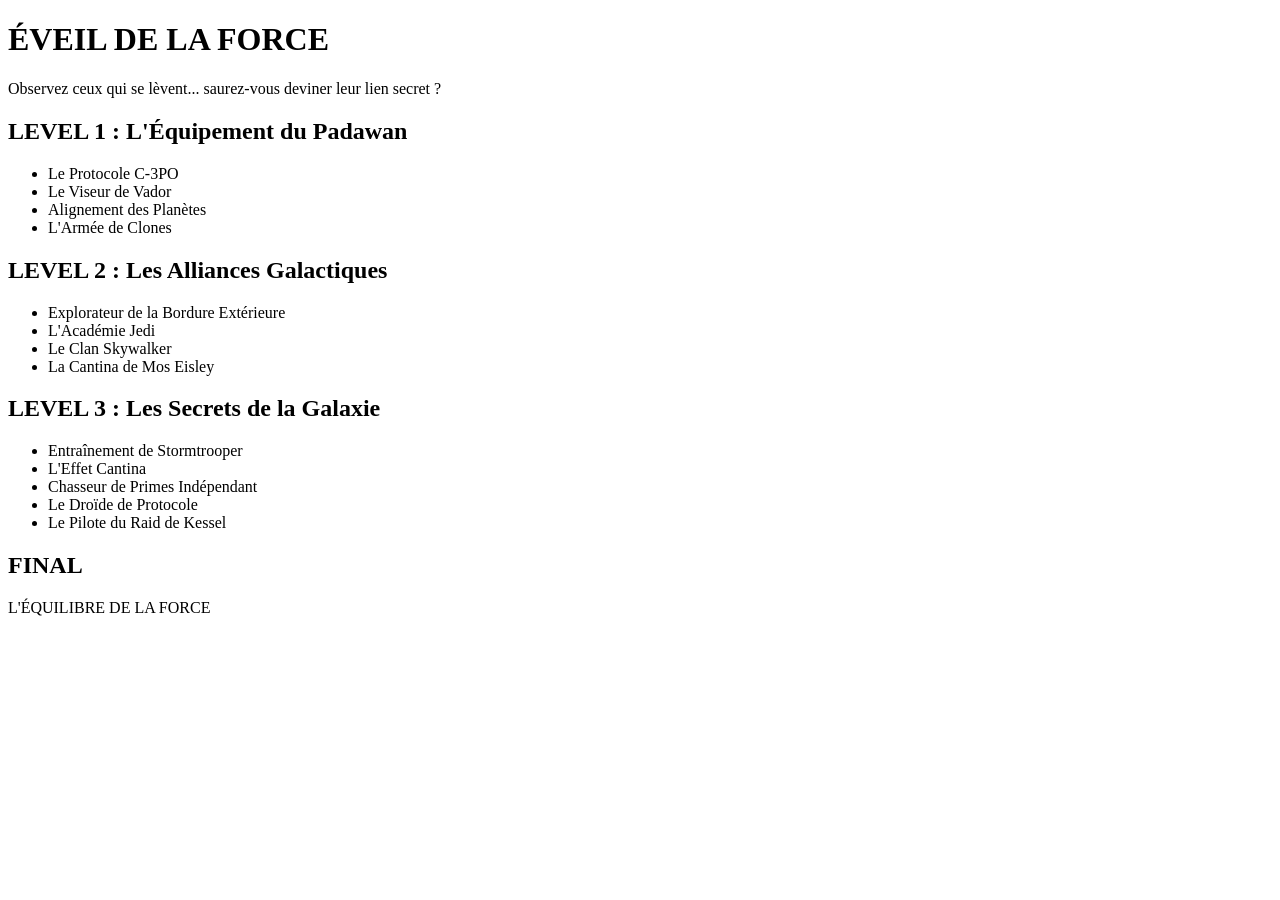
==== index.html @ e1990fa4 "Add initial HTML structure for the game" ====
<!DOCTYPE html>
<html lang="fr">
<head>
    <meta charset="UTF-8">
    <meta name="viewport" content="width=device-width, initial-scale=1.0">
    <title>Éveil de la Force - Le Jeu</title>
    <link rel="stylesheet" href="style.css">
</head>
<body>
    <div class="stars"></div>
    <div class="container">
        <h1>ÉVEIL DE LA FORCE</h1>
        <p class="intro">Observez ceux qui se lèvent... saurez-vous deviner leur lien secret ?</p>

        <section>
            <h2>LEVEL 1 : L'Équipement du Padawan</h2>
            <ul>
                <li>Le Protocole C-3PO</li>
                <li>Le Viseur de Vador</li>
                <li>Alignement des Planètes</li>
                <li>L'Armée de Clones</li>
            </ul>
        </section>

        <section>
            <h2>LEVEL 2 : Les Alliances Galactiques</h2>
            <ul>
                <li>Explorateur de la Bordure Extérieure</li>
                <li>L'Académie Jedi</li>
                <li>Le Clan Skywalker</li>
                <li>La Cantina de Mos Eisley</li>
            </ul>
        </section>

        <section>
            <h2>LEVEL 3 : Les Secrets de la Galaxie</h2>
            <ul>
                <li>Entraînement de Stormtrooper</li>
                <li>L'Effet Cantina</li>
                <li>Chasseur de Primes Indépendant</li>
                <li>Le Droïde de Protocole</li>
                <li>Le Pilote du Raid de Kessel</li>
            </ul>
        </section>

        <div class="final">
            <h2>FINAL</h2>
            <p>L'ÉQUILIBRE DE LA FORCE</p>
        </div>
    </div>
</body>
</html>
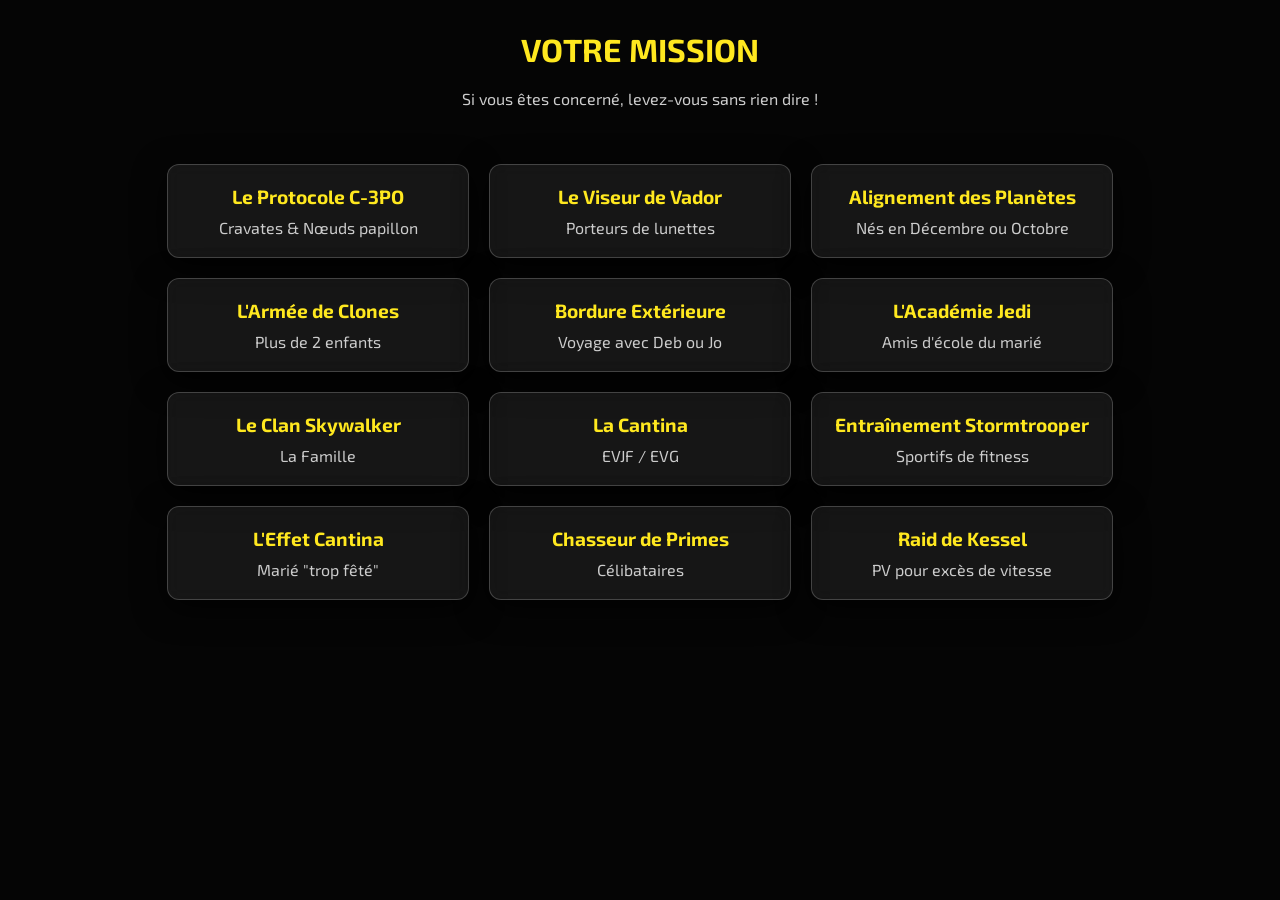
==== commit 917d6d6d: "Add files via upload" ====
--- a/index.html
+++ b/index.html
@@ -1,52 +1,80 @@
+
 <!DOCTYPE html>
 <html lang="fr">
 <head>
     <meta charset="UTF-8">
     <meta name="viewport" content="width=device-width, initial-scale=1.0">
-    <title>Éveil de la Force - Le Jeu</title>
+    <title>Invités - Éveil de la Force</title>
     <link rel="stylesheet" href="style.css">
 </head>
 <body>
-    <div class="stars"></div>
-    <div class="container">
-        <h1>ÉVEIL DE LA FORCE</h1>
-        <p class="intro">Observez ceux qui se lèvent... saurez-vous deviner leur lien secret ?</p>
+    <div class="stars-container" id="stars"></div>
+    <h1 style="text-align:center; color:#ffe81f; margin-top:30px;">VOTRE MISSION</h1>
+    <p style="text-align:center; opacity:0.8;">Si vous êtes concerné, levez-vous sans rien dire !</p>
 
-        <section>
-            <h2>LEVEL 1 : L'Équipement du Padawan</h2>
-            <ul>
-                <li>Le Protocole C-3PO</li>
-                <li>Le Viseur de Vador</li>
-                <li>Alignement des Planètes</li>
-                <li>L'Armée de Clones</li>
-            </ul>
-        </section>
-
-        <section>
-            <h2>LEVEL 2 : Les Alliances Galactiques</h2>
-            <ul>
-                <li>Explorateur de la Bordure Extérieure</li>
-                <li>L'Académie Jedi</li>
-                <li>Le Clan Skywalker</li>
-                <li>La Cantina de Mos Eisley</li>
-            </ul>
-        </section>
-
-        <section>
-            <h2>LEVEL 3 : Les Secrets de la Galaxie</h2>
-            <ul>
-                <li>Entraînement de Stormtrooper</li>
-                <li>L'Effet Cantina</li>
-                <li>Chasseur de Primes Indépendant</li>
-                <li>Le Droïde de Protocole</li>
-                <li>Le Pilote du Raid de Kessel</li>
-            </ul>
-        </section>
-
-        <div class="final">
-            <h2>FINAL</h2>
-            <p>L'ÉQUILIBRE DE LA FORCE</p>
+    <div class="floating-container">
+        <!-- Data based on user pdf -->
+        <div class="floating-item" style="animation-delay: 0s;">
+            <h3>Le Protocole C-3PO</h3>
+            <p>Cravates & Nœuds papillon</p>
+        </div>
+        <div class="floating-item" style="animation-delay: 1s;">
+            <h3>Le Viseur de Vador</h3>
+            <p>Porteurs de lunettes</p>
+        </div>
+        <div class="floating-item" style="animation-delay: 2s;">
+            <h3>Alignement des Planètes</h3>
+            <p>Nés en Décembre ou Octobre</p>
+        </div>
+        <div class="floating-item" style="animation-delay: 0.5s;">
+            <h3>L'Armée de Clones</h3>
+            <p>Plus de 2 enfants</p>
+        </div>
+        <div class="floating-item" style="animation-delay: 1.5s;">
+            <h3>Bordure Extérieure</h3>
+            <p>Voyage avec Deb ou Jo</p>
+        </div>
+        <div class="floating-item" style="animation-delay: 2.5s;">
+            <h3>L'Académie Jedi</h3>
+            <p>Amis d'école du marié</p>
+        </div>
+        <div class="floating-item" style="animation-delay: 0.2s;">
+            <h3>Le Clan Skywalker</h3>
+            <p>La Famille</p>
+        </div>
+        <div class="floating-item" style="animation-delay: 1.2s;">
+            <h3>La Cantina</h3>
+            <p>EVJF / EVG</p>
+        </div>
+        <div class="floating-item" style="animation-delay: 0.8s;">
+            <h3>Entraînement Stormtrooper</h3>
+            <p>Sportifs de fitness</p>
+        </div>
+        <div class="floating-item" style="animation-delay: 1.8s;">
+            <h3>L'Effet Cantina</h3>
+            <p>Marié "trop fêté"</p>
+        </div>
+        <div class="floating-item" style="animation-delay: 2.2s;">
+            <h3>Chasseur de Primes</h3>
+            <p>Célibataires</p>
+        </div>
+        <div class="floating-item" style="animation-delay: 1.1s;">
+            <h3>Raid de Kessel</h3>
+            <p>PV pour excès de vitesse</p>
         </div>
     </div>
+
+    <script>
+        const stars = document.getElementById('stars');
+        for(let i=0; i<100; i++) {
+            let s = document.createElement('div');
+            s.className = 'star';
+            s.style.left = Math.random()*100+'vw';
+            s.style.top = Math.random()*100+'vh';
+            s.style.width = Math.random()*2+'px';
+            s.style.height = s.style.width;
+            stars.appendChild(s);
+        }
+    </script>
 </body>
 </html>
--- a/style.css
+++ b/style.css
@@ -0,0 +1,130 @@
+
+@import url('https://fonts.googleapis.com/css2?family=Exo+2:wght@300;400;700&display=swap');
+
+:root {
+    --sw-yellow: #ffe81f;
+    --sw-blue: #4bd5ee;
+    --bg-black: #050505;
+}
+
+body, html {
+    margin: 0;
+    padding: 0;
+    height: 100%;
+    background-color: var(--bg-black);
+    color: white;
+    font-family: 'Exo 2', sans-serif;
+    overflow-x: hidden;
+}
+
+/* Background Stars */
+.stars-container {
+    position: fixed;
+    top: 0; left: 0; width: 100%; height: 100%;
+    z-index: -1;
+    background: radial-gradient(ellipse at bottom, #1B2735 0%, #090A0F 100%);
+}
+
+.star {
+    position: absolute;
+    background: white;
+    border-radius: 50%;
+    opacity: 0.5;
+}
+
+/* Page Invités - Elements Flottants */
+.floating-container {
+    display: flex;
+    flex-wrap: wrap;
+    justify-content: center;
+    padding: 40px 20px;
+    gap: 20px;
+}
+
+.floating-item {
+    background: rgba(255, 255, 255, 0.07);
+    border: 1px solid rgba(255, 255, 255, 0.2);
+    padding: 20px;
+    border-radius: 12px;
+    width: 260px;
+    backdrop-filter: blur(8px);
+    animation: hover 6s infinite ease-in-out;
+    text-align: center;
+    box-shadow: 0 8px 32px rgba(0,0,0,0.8);
+}
+
+.floating-item h3 {
+    color: var(--sw-yellow);
+    margin: 0 0 10px 0;
+    font-size: 1.2em;
+}
+
+.floating-item p {
+    font-size: 1em;
+    margin: 0;
+    color: #ccc;
+}
+
+@keyframes hover {
+    0%, 100% { transform: translateY(0) rotate(0deg); }
+    50% { transform: translateY(-20px) rotate(1deg); }
+}
+
+/* Page Mariés - Slider Card */
+.slider-container {
+    height: 100vh;
+    display: flex;
+    flex-direction: column;
+    align-items: center;
+    justify-content: center;
+}
+
+.card {
+    width: 300px;
+    height: 400px;
+    background: linear-gradient(135deg, #111 0%, #000 100%);
+    border: 2px solid var(--sw-yellow);
+    border-radius: 15px;
+    display: flex;
+    flex-direction: column;
+    justify-content: center;
+    padding: 30px;
+    text-align: center;
+    box-shadow: 0 0 30px rgba(255, 232, 31, 0.3);
+    transition: all 0.4s ease;
+}
+
+.card h2 {
+    color: var(--sw-yellow);
+    font-size: 2em;
+    text-transform: uppercase;
+    margin: 0;
+}
+
+.card .level-tag {
+    font-size: 0.8em;
+    letter-spacing: 3px;
+    opacity: 0.6;
+    margin-bottom: 20px;
+}
+
+.nav {
+    margin-top: 30px;
+    display: flex;
+    gap: 20px;
+}
+
+.btn {
+    background: none;
+    border: 1px solid var(--sw-yellow);
+    color: var(--sw-yellow);
+    padding: 10px 20px;
+    border-radius: 5px;
+    cursor: pointer;
+    font-weight: bold;
+}
+
+.btn:active {
+    background: var(--sw-yellow);
+    color: black;
+}
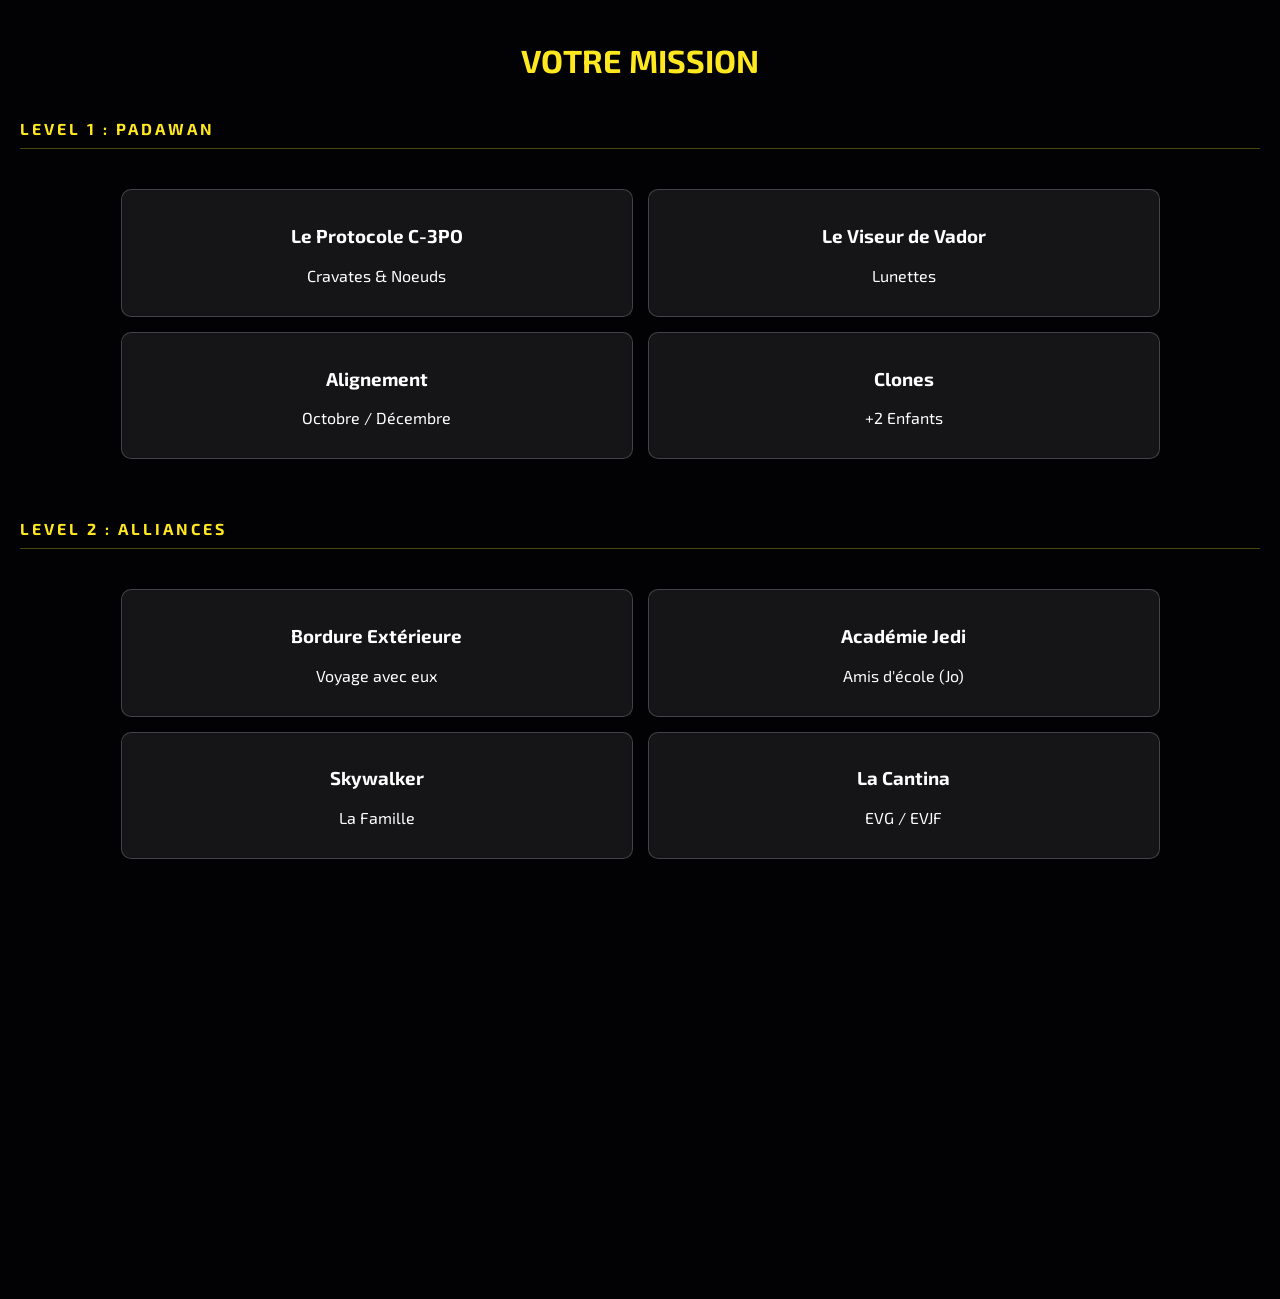
==== commit 52608aba: "Add files via upload" ====
--- a/index.html
+++ b/index.html
@@ -8,72 +8,43 @@
     <link rel="stylesheet" href="style.css">
 </head>
 <body>
-    <div class="stars-container" id="stars"></div>
-    <h1 style="text-align:center; color:#ffe81f; margin-top:30px;">VOTRE MISSION</h1>
-    <p style="text-align:center; opacity:0.8;">Si vous êtes concerné, levez-vous sans rien dire !</p>
+    <div id="stars-container"></div>
+    <div style="padding: 20px;">
+        <h1 style="color:var(--sw-yellow); text-align:center;">VOTRE MISSION</h1>
+        
+        <div class="level-title">LEVEL 1 : Padawan</div>
+        <div class="floating-container">
+            <div class="floating-item"><h3>Le Protocole C-3PO</h3><p>Cravates & Noeuds</p></div>
+            <div class="floating-item"><h3>Le Viseur de Vador</h3><p>Lunettes</p></div>
+            <div class="floating-item"><h3>Alignement</h3><p>Octobre / Décembre</p></div>
+            <div class="floating-item"><h3>Clones</h3><p>+2 Enfants</p></div>
+        </div>
 
-    <div class="floating-container">
-        <!-- Data based on user pdf -->
-        <div class="floating-item" style="animation-delay: 0s;">
-            <h3>Le Protocole C-3PO</h3>
-            <p>Cravates & Nœuds papillon</p>
+        <div class="level-title">LEVEL 2 : Alliances</div>
+        <div class="floating-container">
+            <div class="floating-item"><h3>Bordure Extérieure</h3><p>Voyage avec eux</p></div>
+            <div class="floating-item"><h3>Académie Jedi</h3><p>Amis d'école (Jo)</p></div>
+            <div class="floating-item"><h3>Skywalker</h3><p>La Famille</p></div>
+            <div class="floating-item"><h3>La Cantina</h3><p>EVG / EVJF</p></div>
         </div>
-        <div class="floating-item" style="animation-delay: 1s;">
-            <h3>Le Viseur de Vador</h3>
-            <p>Porteurs de lunettes</p>
-        </div>
-        <div class="floating-item" style="animation-delay: 2s;">
-            <h3>Alignement des Planètes</h3>
-            <p>Nés en Décembre ou Octobre</p>
-        </div>
-        <div class="floating-item" style="animation-delay: 0.5s;">
-            <h3>L'Armée de Clones</h3>
-            <p>Plus de 2 enfants</p>
-        </div>
-        <div class="floating-item" style="animation-delay: 1.5s;">
-            <h3>Bordure Extérieure</h3>
-            <p>Voyage avec Deb ou Jo</p>
-        </div>
-        <div class="floating-item" style="animation-delay: 2.5s;">
-            <h3>L'Académie Jedi</h3>
-            <p>Amis d'école du marié</p>
-        </div>
-        <div class="floating-item" style="animation-delay: 0.2s;">
-            <h3>Le Clan Skywalker</h3>
-            <p>La Famille</p>
-        </div>
-        <div class="floating-item" style="animation-delay: 1.2s;">
-            <h3>La Cantina</h3>
-            <p>EVJF / EVG</p>
-        </div>
-        <div class="floating-item" style="animation-delay: 0.8s;">
-            <h3>Entraînement Stormtrooper</h3>
-            <p>Sportifs de fitness</p>
-        </div>
-        <div class="floating-item" style="animation-delay: 1.8s;">
-            <h3>L'Effet Cantina</h3>
-            <p>Marié "trop fêté"</p>
-        </div>
-        <div class="floating-item" style="animation-delay: 2.2s;">
-            <h3>Chasseur de Primes</h3>
-            <p>Célibataires</p>
-        </div>
-        <div class="floating-item" style="animation-delay: 1.1s;">
-            <h3>Raid de Kessel</h3>
-            <p>PV pour excès de vitesse</p>
+
+        <div class="level-title">LEVEL 3 : Secrets</div>
+        <div class="floating-container">
+            <div class="floating-item"><h3>Stormtrooper</h3><p>Fitness / Sport</p></div>
+            <div class="floating-item"><h3>Effet Cantina</h3><p>Jo "trop fêté"</p></div>
+            <div class="floating-item"><h3>Chasseur</h3><p>Célibataires</p></div>
+            <div class="floating-item"><h3>Raid Kessel</h3><p>PV Excès vitesse</p></div>
         </div>
     </div>
-
     <script>
-        const stars = document.getElementById('stars');
-        for(let i=0; i<100; i++) {
-            let s = document.createElement('div');
+        const container = document.getElementById('stars-container');
+        for(let i=0; i<150; i++) {
+            const s = document.createElement('div');
             s.className = 'star';
+            s.style.width = s.style.height = Math.random()*2+'px';
             s.style.left = Math.random()*100+'vw';
             s.style.top = Math.random()*100+'vh';
-            s.style.width = Math.random()*2+'px';
-            s.style.height = s.style.width;
-            stars.appendChild(s);
+            container.appendChild(s);
         }
     </script>
 </body>
--- a/style.css
+++ b/style.css
@@ -4,21 +4,23 @@
 :root {
     --sw-yellow: #ffe81f;
     --sw-blue: #4bd5ee;
-    --bg-black: #050505;
+    --bg-black: #020205;
 }
 
 body, html {
     margin: 0;
     padding: 0;
     height: 100%;
+    width: 100%;
     background-color: var(--bg-black);
     color: white;
     font-family: 'Exo 2', sans-serif;
     overflow-x: hidden;
+    touch-action: pan-y;
 }
 
-/* Background Stars */
-.stars-container {
+/* Fond étoilé fixe */
+#stars-container {
     position: fixed;
     top: 0; left: 0; width: 100%; height: 100%;
     z-index: -1;
@@ -29,102 +31,99 @@
     position: absolute;
     background: white;
     border-radius: 50%;
-    opacity: 0.5;
+    opacity: 0.6;
 }
 
-/* Page Invités - Elements Flottants */
+/* Titres de sections */
+.level-title {
+    color: var(--sw-yellow);
+    text-transform: uppercase;
+    letter-spacing: 3px;
+    border-bottom: 1px solid rgba(255, 232, 31, 0.3);
+    margin: 40px 0 20px 0;
+    padding-bottom: 10px;
+    width: 100%;
+    font-weight: 700;
+}
+
+/* Page Invités */
 .floating-container {
     display: flex;
     flex-wrap: wrap;
     justify-content: center;
-    padding: 40px 20px;
-    gap: 20px;
+    padding: 20px;
+    gap: 15px;
 }
 
 .floating-item {
-    background: rgba(255, 255, 255, 0.07);
+    background: rgba(255, 255, 255, 0.08);
     border: 1px solid rgba(255, 255, 255, 0.2);
-    padding: 20px;
-    border-radius: 12px;
-    width: 260px;
-    backdrop-filter: blur(8px);
-    animation: hover 6s infinite ease-in-out;
+    padding: 15px;
+    border-radius: 10px;
+    width: 40%;
+    min-width: 140px;
+    backdrop-filter: blur(5px);
+    animation: hover 5s infinite ease-in-out;
     text-align: center;
-    box-shadow: 0 8px 32px rgba(0,0,0,0.8);
-}
-
-.floating-item h3 {
-    color: var(--sw-yellow);
-    margin: 0 0 10px 0;
-    font-size: 1.2em;
-}
-
-.floating-item p {
-    font-size: 1em;
-    margin: 0;
-    color: #ccc;
 }
 
 @keyframes hover {
-    0%, 100% { transform: translateY(0) rotate(0deg); }
-    50% { transform: translateY(-20px) rotate(1deg); }
+    0%, 100% { transform: translateY(0); }
+    50% { transform: translateY(-10px); }
 }
 
-/* Page Mariés - Slider Card */
-.slider-container {
+/* Page Mariés - Slider Mobile */
+.slider-wrapper {
     height: 100vh;
+    width: 100vw;
     display: flex;
-    flex-direction: column;
     align-items: center;
     justify-content: center;
+    overflow: hidden;
+    position: relative;
 }
 
 .card {
-    width: 300px;
-    height: 400px;
-    background: linear-gradient(135deg, #111 0%, #000 100%);
-    border: 2px solid var(--sw-yellow);
-    border-radius: 15px;
+    width: 85vw;
+    max-width: 350px;
+    height: 60vh;
+    background: rgba(10, 10, 10, 0.9);
+    border: 3px solid var(--sw-yellow);
+    border-radius: 20px;
     display: flex;
     flex-direction: column;
     justify-content: center;
-    padding: 30px;
+    align-items: center;
+    padding: 20px;
     text-align: center;
-    box-shadow: 0 0 30px rgba(255, 232, 31, 0.3);
-    transition: all 0.4s ease;
+    box-shadow: 0 0 30px rgba(255, 232, 31, 0.4);
+    user-select: none;
 }
 
 .card h2 {
+    font-size: 2em;
     color: var(--sw-yellow);
-    font-size: 2em;
-    text-transform: uppercase;
-    margin: 0;
+    margin: 10px 0;
 }
 
-.card .level-tag {
-    font-size: 0.8em;
-    letter-spacing: 3px;
-    opacity: 0.6;
-    margin-bottom: 20px;
+.hint {
+    color: var(--sw-blue);
+    font-size: 0.9em;
+    margin-top: 20px;
+    opacity: 0.8;
 }
 
-.nav {
-    margin-top: 30px;
+.dots {
+    position: absolute;
+    bottom: 30px;
     display: flex;
-    gap: 20px;
+    gap: 8px;
 }
 
-.btn {
-    background: none;
-    border: 1px solid var(--sw-yellow);
-    color: var(--sw-yellow);
-    padding: 10px 20px;
-    border-radius: 5px;
-    cursor: pointer;
-    font-weight: bold;
+.dot {
+    width: 8px; height: 8px; background: #555; border-radius: 50%;
 }
 
-.btn:active {
+.dot.active {
     background: var(--sw-yellow);
-    color: black;
 }
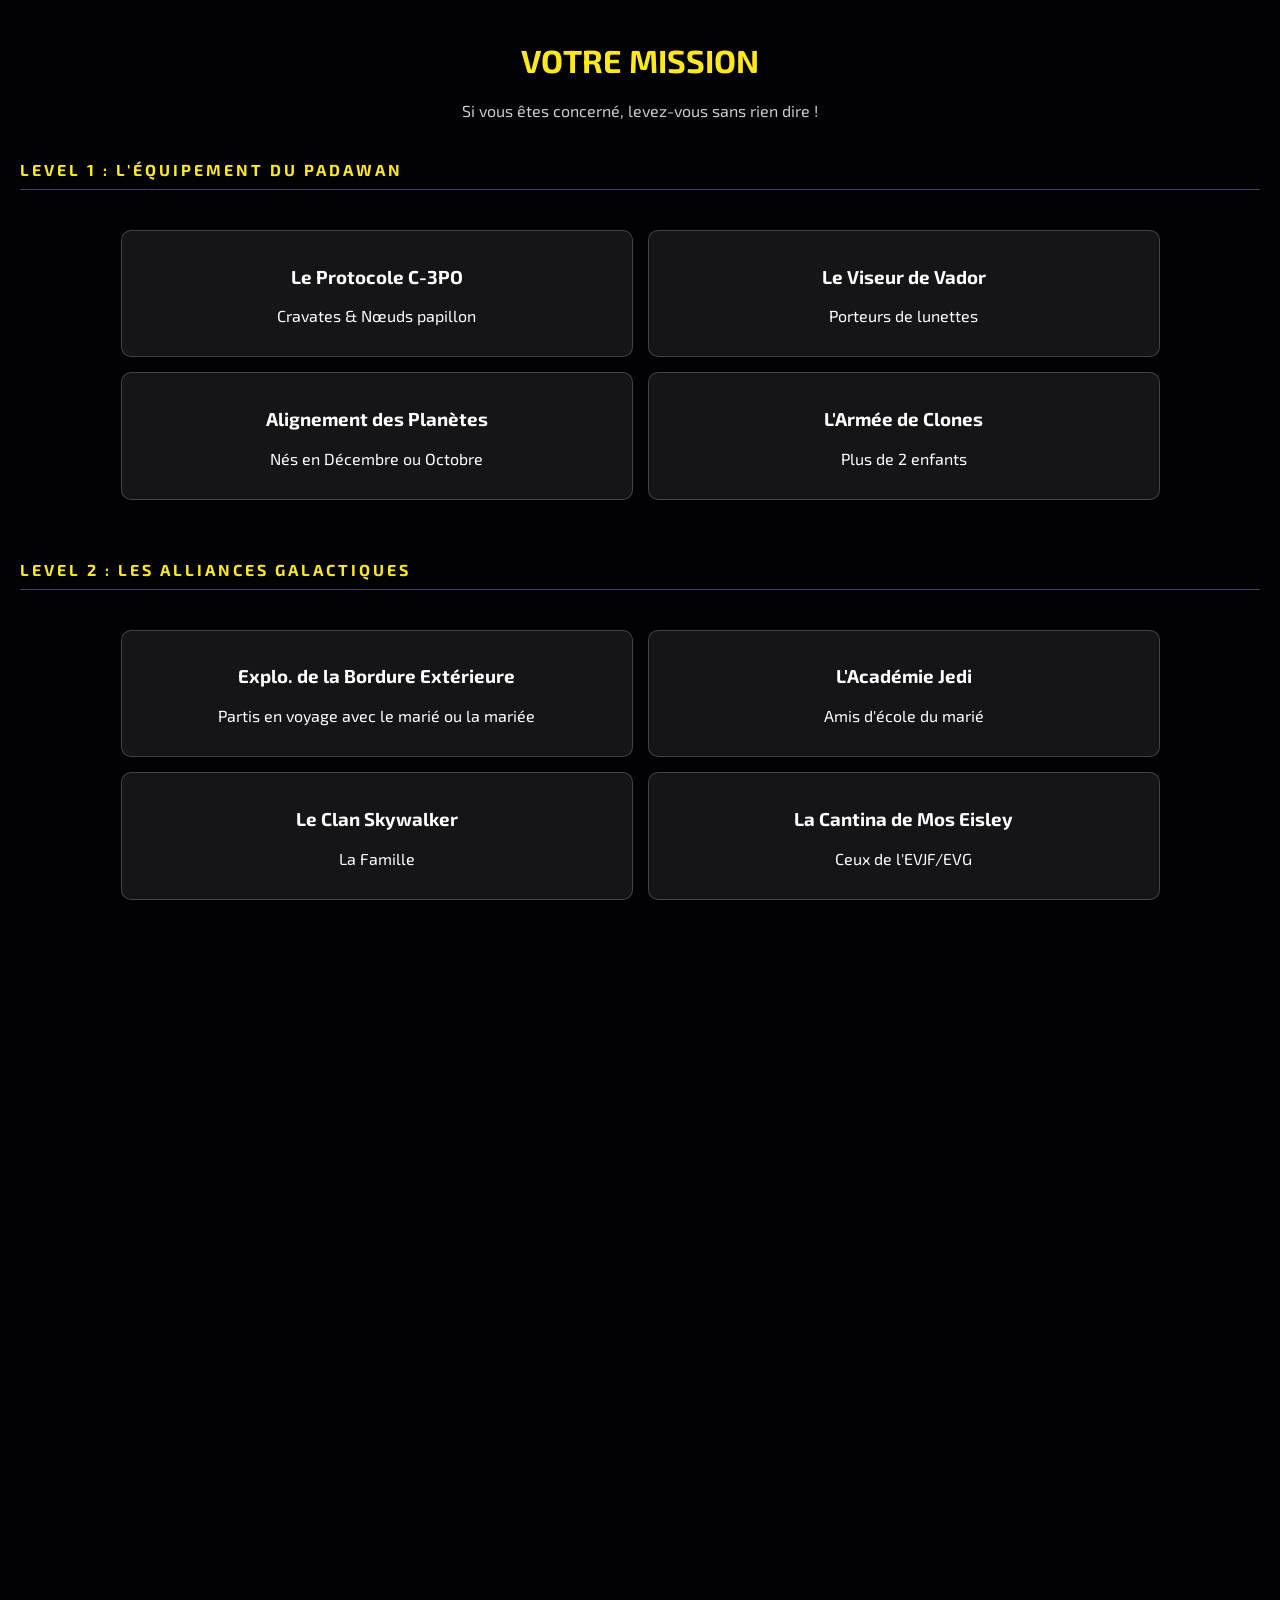
==== commit 0ebdedca: "Update mission and level titles in index.html" ====
--- a/index.html
+++ b/index.html
@@ -1,4 +1,3 @@
-
 <!DOCTYPE html>
 <html lang="fr">
 <head>
@@ -9,31 +8,41 @@
 </head>
 <body>
     <div id="stars-container"></div>
-    <div style="padding: 20px;">
-        <h1 style="color:var(--sw-yellow); text-align:center;">VOTRE MISSION</h1>
+    <div style="padding: 20px; position: relative; z-index: 1;">
+        <h1 style="color:var(--sw-yellow); text-align:center; font-size: 2em;">VOTRE MISSION</h1>
+        <p style="text-align:center; opacity:0.8;">Si vous êtes concerné, levez-vous sans rien dire !</p>
         
-        <div class="level-title">LEVEL 1 : Padawan</div>
+        <div class="level-title">LEVEL 1 : L'ÉQUIPEMENT DU PADAWAN</div>
         <div class="floating-container">
-            <div class="floating-item"><h3>Le Protocole C-3PO</h3><p>Cravates & Noeuds</p></div>
-            <div class="floating-item"><h3>Le Viseur de Vador</h3><p>Lunettes</p></div>
-            <div class="floating-item"><h3>Alignement</h3><p>Octobre / Décembre</p></div>
-            <div class="floating-item"><h3>Clones</h3><p>+2 Enfants</p></div>
+            <div class="floating-item"><h3>Le Protocole C-3PO</h3><p>Cravates & Nœuds papillon</p></div>
+            <div class="floating-item"><h3>Le Viseur de Vador</h3><p>Porteurs de lunettes</p></div>
+            <div class="floating-item"><h3>Alignement des Planètes</h3><p>Nés en Décembre ou Octobre</p></div>
+            <div class="floating-item"><h3>L'Armée de Clones</h3><p>Plus de 2 enfants</p></div>
         </div>
 
-        <div class="level-title">LEVEL 2 : Alliances</div>
+        <div class="level-title">LEVEL 2 : LES ALLIANCES GALACTIQUES</div>
         <div class="floating-container">
-            <div class="floating-item"><h3>Bordure Extérieure</h3><p>Voyage avec eux</p></div>
-            <div class="floating-item"><h3>Académie Jedi</h3><p>Amis d'école (Jo)</p></div>
-            <div class="floating-item"><h3>Skywalker</h3><p>La Famille</p></div>
-            <div class="floating-item"><h3>La Cantina</h3><p>EVG / EVJF</p></div>
+            <div class="floating-item"><h3>Explo. de la Bordure Extérieure</h3><p>Partis en voyage avec le marié ou la mariée</p></div>
+            <div class="floating-item"><h3>L'Académie Jedi</h3><p>Amis d'école du marié</p></div>
+            <div class="floating-item"><h3>Le Clan Skywalker</h3><p>La Famille</p></div>
+            <div class="floating-item"><h3>La Cantina de Mos Eisley</h3><p>Ceux de l'EVJF/EVG</p></div>
         </div>
 
-        <div class="level-title">LEVEL 3 : Secrets</div>
+        <div class="level-title">LEVEL 3 : LES SECRETS DE LA GALAXIE</div>
         <div class="floating-container">
-            <div class="floating-item"><h3>Stormtrooper</h3><p>Fitness / Sport</p></div>
-            <div class="floating-item"><h3>Effet Cantina</h3><p>Jo "trop fêté"</p></div>
-            <div class="floating-item"><h3>Chasseur</h3><p>Célibataires</p></div>
-            <div class="floating-item"><h3>Raid Kessel</h3><p>PV Excès vitesse</p></div>
+            <div class="floating-item"><h3>Entraînement de Stormtrooper</h3><p>Les sportifs de fitness</p></div>
+            <div class="floating-item"><h3>L'Effet Cantina</h3><p>Ceux qui ont vu le marié "trop fêter"</p></div>
+            <div class="floating-item"><h3>Chasseur de Primes Indépendant</h3><p>Les célibataires</p></div>
+            <div class="floating-item"><h3>Le Droïde de Protocole</h3><p>Restés plus de 10 ans dans la même entreprise</p></div>
+            <div class="floating-item"><h3>Le Pilote du Raid de Kessel</h3><p>Ceux qui ont déjà pris un PV pour excès de vitesse</p></div>
+        </div>
+
+        <div class="level-title">FINAL</div>
+        <div class="floating-container">
+            <div class="floating-item" style="width: 100%; border-color: var(--sw-yellow);">
+                <h3>ÉQUILIBRE de la Force</h3>
+                <p>Ceux qui sont contents pour les mariés (Deb & Jo)</p>
+            </div>
         </div>
     </div>
     <script>
